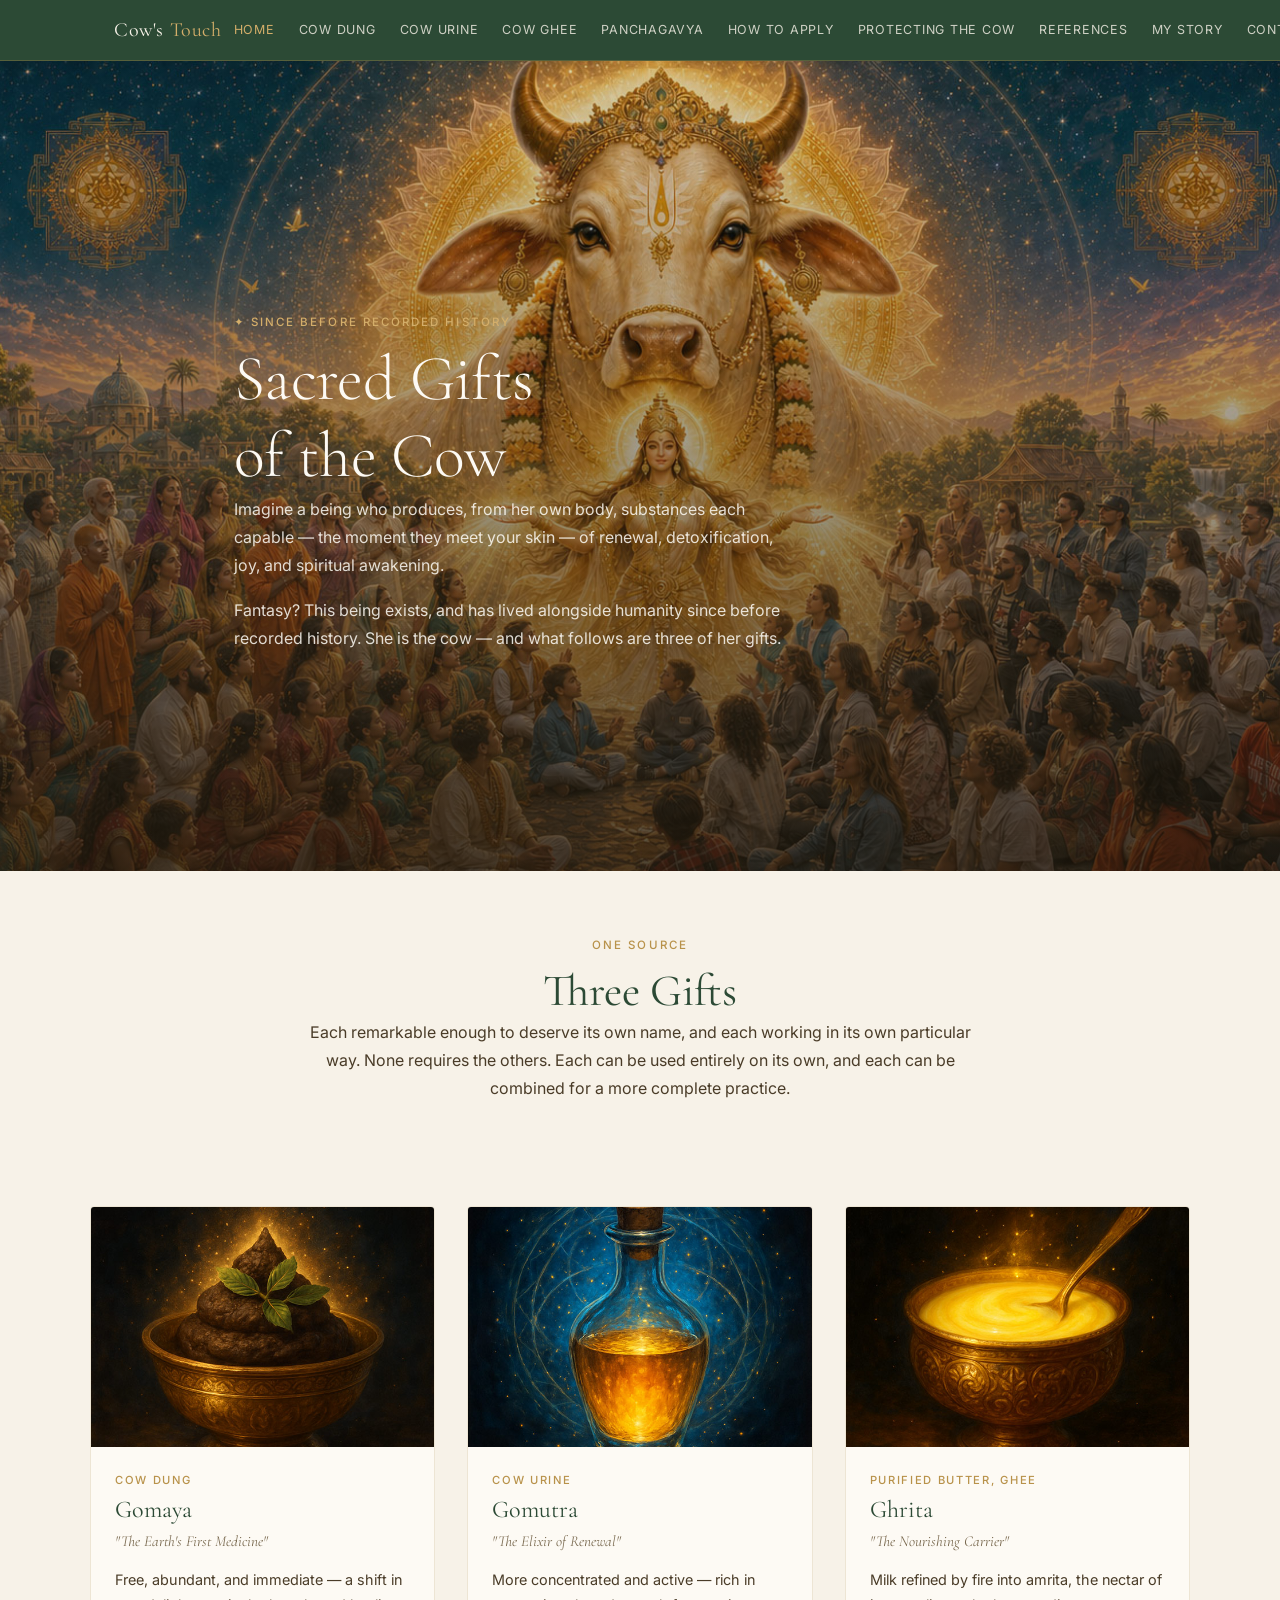
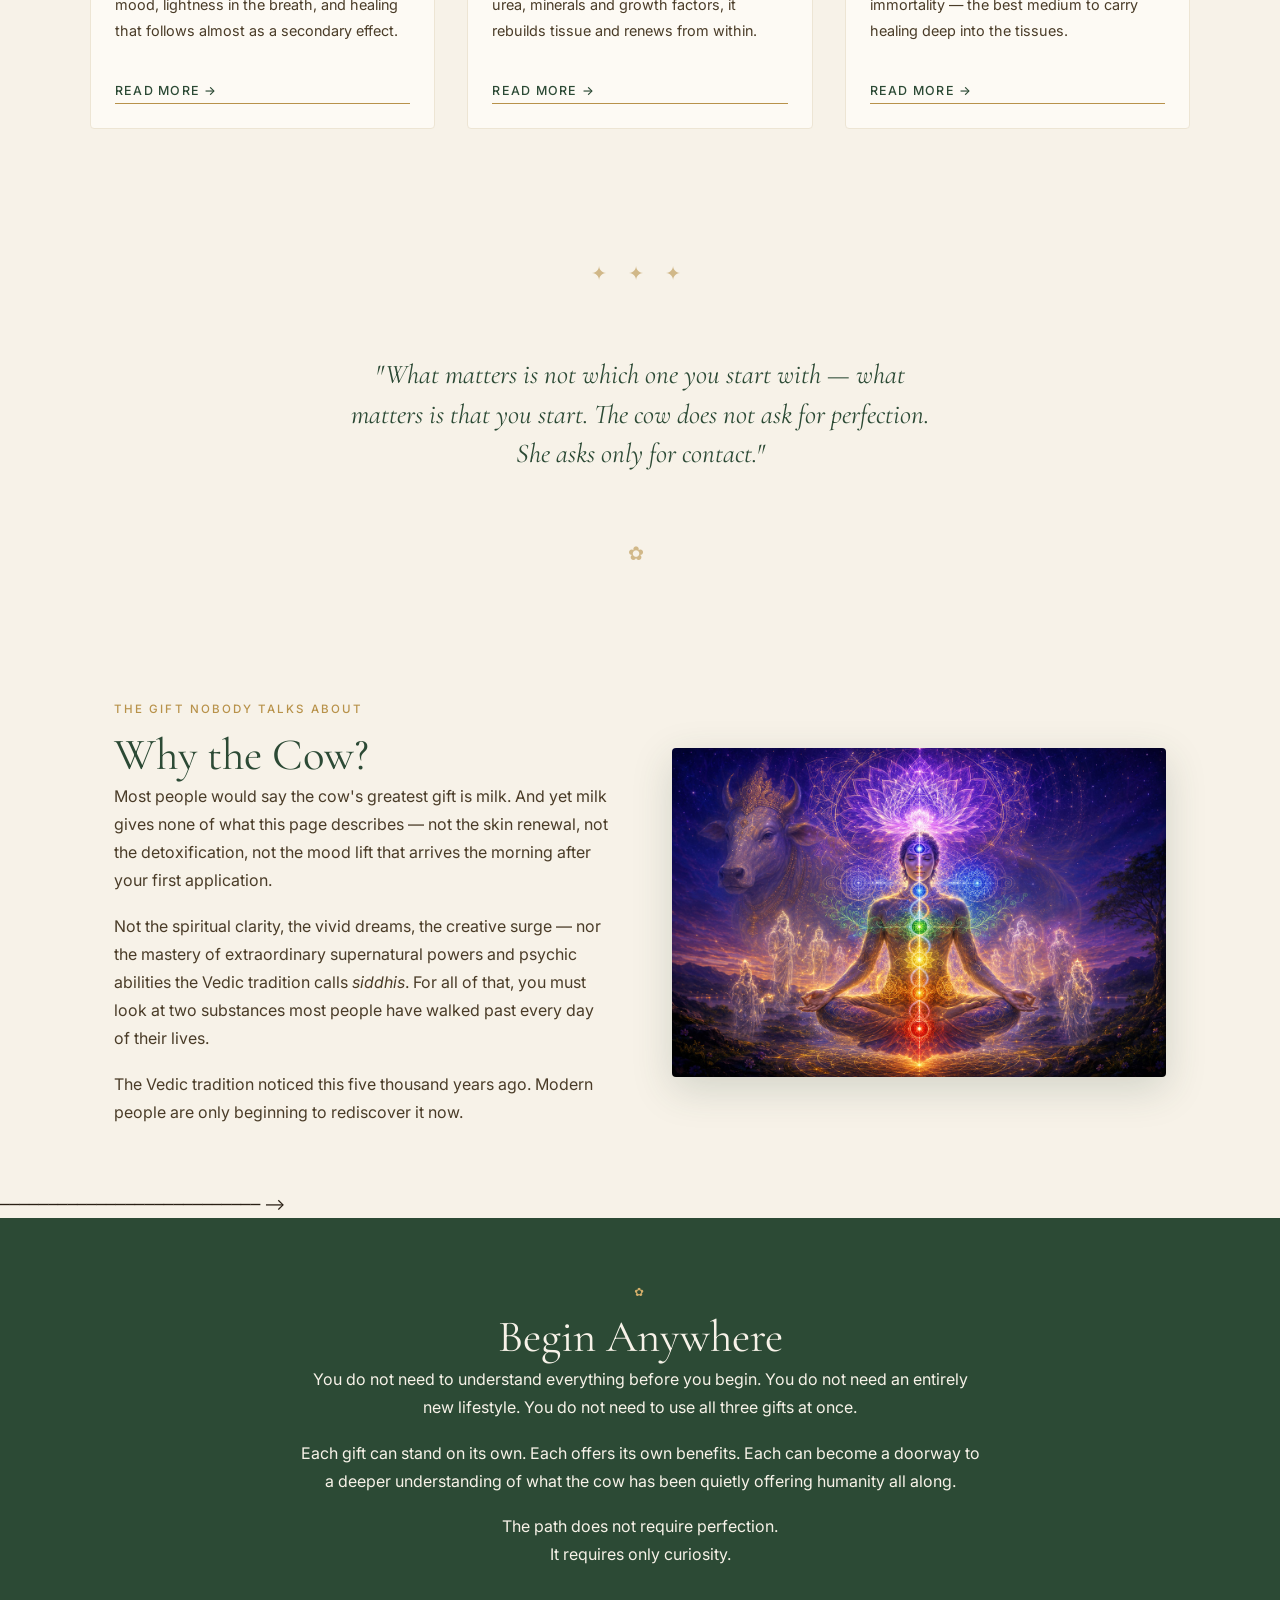
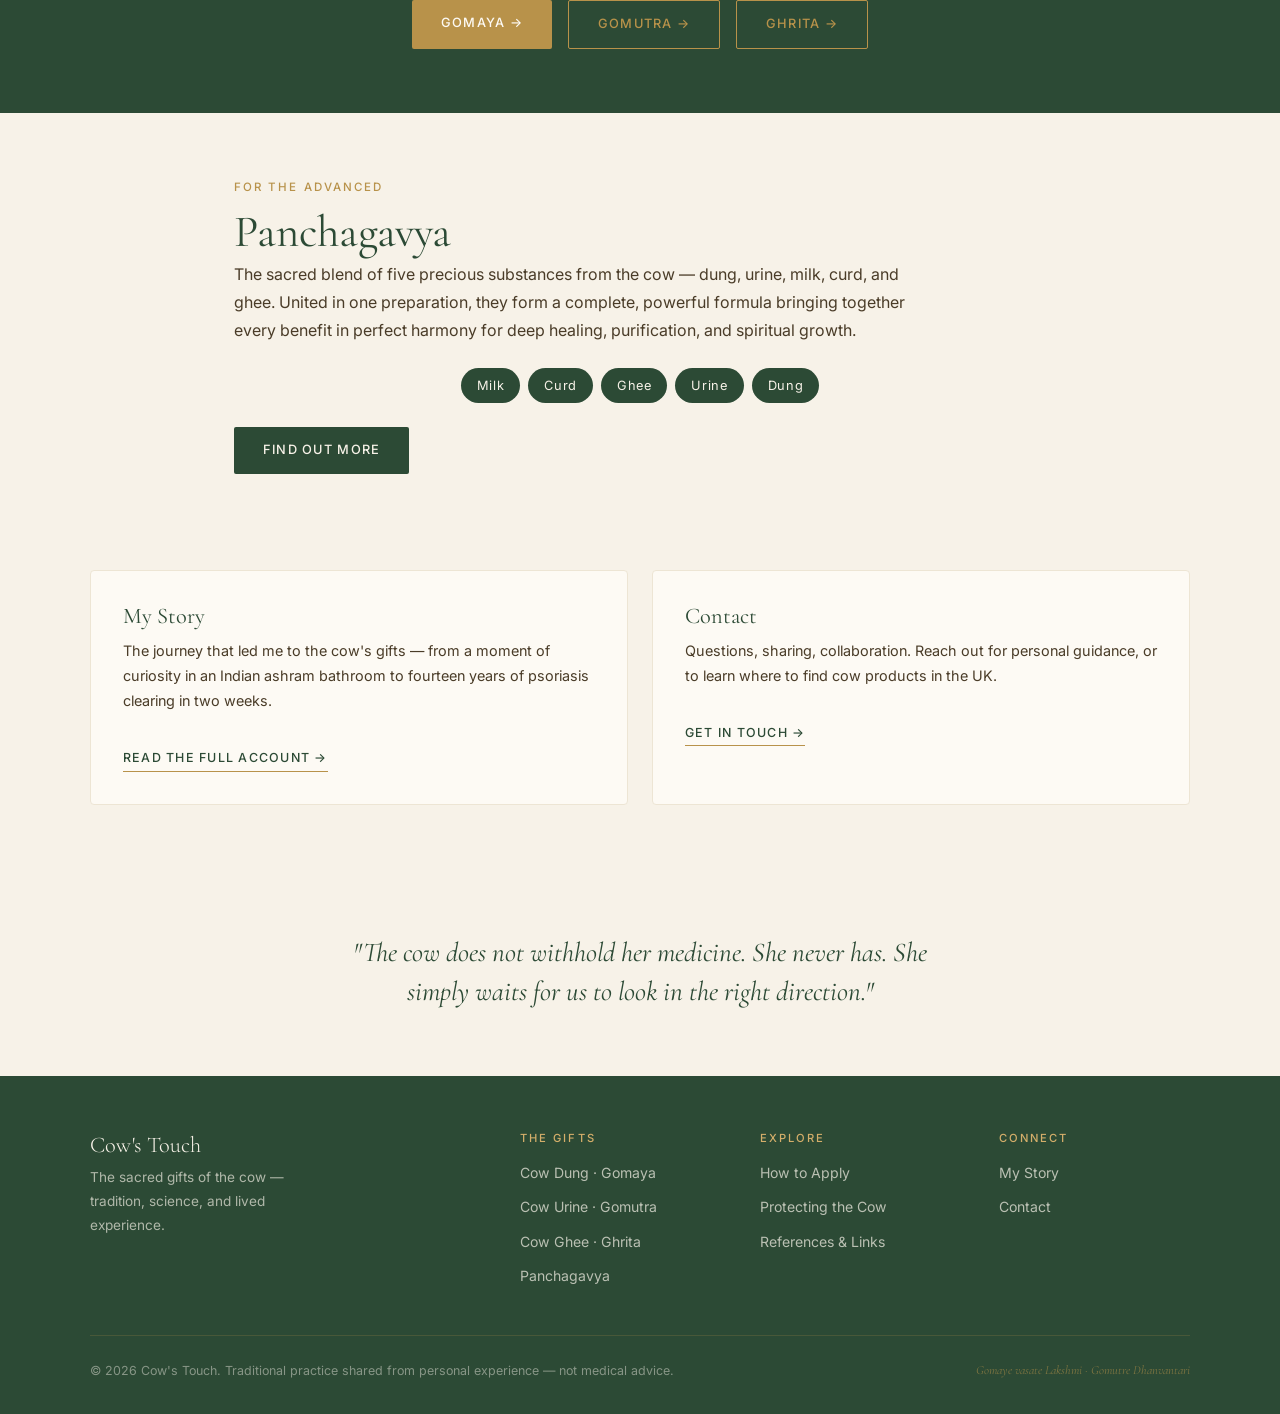
==== index.html @ f696026f "index+style" ====
<!DOCTYPE html>
<html lang="en">
<head>
  <meta charset="UTF-8">
  <meta name="viewport" content="width=device-width, initial-scale=1">
  <title>The Cow's Touch — Sacred Gifts of the Cow</title>
  <meta name="description" content="Deep renewal, whole-body detoxification, an immediate lift in mood, and the quiet acceleration of spiritual awakening — three of her gifts, freely given, since before recorded history.">
  <meta property="og:title" content="The Cow's Touch — Sacred Gifts of the Cow">
  <meta property="og:description" content="Tradition, science, and lived experience — the sacred gifts of the cow.">
  <meta property="og:image" content="/images/og-image.png">
  <meta name="twitter:card" content="summary_large_image">
  <link rel="stylesheet" href="style.css">
</head>
<body>

  <!-- ── Navigation ────────────────────────────── -->
  <nav class="site-nav" aria-label="Main navigation">
    <div class="nav-inner">
      <a href="index.html" class="nav-logo">Cow's <span>Touch</span></a>
      <button class="nav-toggle" aria-label="Open menu" aria-expanded="false">
        <span></span><span></span><span></span>
      </button>
      <ul class="nav-links" id="nav-links">
        <li><a href="index.html" class="active">Home</a></li>
        <li><a href="cow-dung.html">Cow Dung</a></li>
        <li><a href="cow-urine.html">Cow Urine</a></li>
        <li><a href="cow-ghee.html">Cow Ghee</a></li>
        <li><a href="panchagavya.html">Panchagavya</a></li>
        <li><a href="how-to-apply.html">How to Apply</a></li>
        <li><a href="protecting-the-cow.html">Protecting the Cow</a></li>
        <li><a href="references.html">References</a></li>
        <li><a href="my-story.html">My Story</a></li>
        <li><a href="contact.html">Contact</a></li>
      </ul>
    </div>
  </nav>

  <!-- ── Hero ──────────────────────────────────── -->
  <section class="hero" style="min-height: 90vh;">
    <img src="images/cow-intro.jpg" alt="Sacred cow and divine mother surrounded by seekers in golden light" loading="eager" style="object-position: center center;">
    <div class="hero-overlay" style="background: linear-gradient(to bottom, rgba(20,40,25,0.15) 0%, rgba(30,22,10,0.45) 55%, rgba(30,22,10,0.75) 100%);"></div>
    <div class="hero-content">
      <span class="eyebrow">✦ Since Before Recorded History</span>
      <h1>Sacred Gifts<br>of the Cow</h1>
      <p>Imagine a being who produces, from her own body, substances each capable — the moment they meet your skin — of renewal, detoxification, joy, and spiritual awakening.</p>
      <p>Fantasy? This being exists, and has lived alongside humanity since before recorded history. She is the cow — and what follows are three of her gifts.</p>
    </div>
  </section>

  <!-- ── Intro text ─────────────────────────────── -->
  <section class="section text-center">
    <div class="container">
      <div class="reveal">
        <span class="eyebrow">One Source</span>
        <h2>Three Gifts</h2>
        <p>Each remarkable enough to deserve its own name, and each working in its own particular way. None requires the others. Each can be used entirely on its own, and each can be combined for a more complete practice.</p>
      </div>
    </div>
  </section>

  <!-- ── Three gift cards ───────────────────────── -->
  <section class="section" style="padding-top:0;">
    <div class="cards-grid container--wide reveal">

      <article class="gift-card">
        <img src="images/gomaya.png" alt="Cow dung in a golden bowl with sacred herbs" loading="lazy">
        <div class="gift-card-body">
          <span class="gift-card-label">Cow Dung</span>
          <h3>Gomaya</h3>
          <p class="gift-subtitle">"The Earth's First Medicine"</p>
          <p>Free, abundant, and immediate — a shift in mood, lightness in the breath, and healing that follows almost as a secondary effect.</p>
          <a href="cow-dung.html" class="card-link">Read more →</a>
        </div>
      </article>

      <article class="gift-card">
        <img src="images/gomutra.png" alt="Cow urine elixir in a glass bottle with golden glow" loading="lazy">
        <div class="gift-card-body">
          <span class="gift-card-label">Cow Urine</span>
          <h3>Gomutra</h3>
          <p class="gift-subtitle">"The Elixir of Renewal"</p>
          <p>More concentrated and active — rich in urea, minerals and growth factors, it rebuilds tissue and renews from within.</p>
          <a href="cow-urine.html" class="card-link">Read more →</a>
        </div>
      </article>

      <article class="gift-card">
        <img src="images/ghee600.jpg" alt="Golden ghee in an ornate golden bowl" loading="lazy">
        <div class="gift-card-body">
          <span class="gift-card-label">Purified Butter, Ghee</span>
          <h3>Ghrita</h3>
          <p class="gift-subtitle">"The Nourishing Carrier"</p>
          <p>Milk refined by fire into amrita, the nectar of immortality — the best medium to carry healing deep into the tissues.</p>
          <a href="cow-ghee.html" class="card-link">Read more →</a>
        </div>
      </article>

    </div>
  </section>

  <!-- ── Pull quote ─────────────────────────────── -->
  <div class="divider">✦ ✦ ✦</div>
  <div class="pull-quote reveal">
    <p>"What matters is not which one you start with — what matters is that you start. The cow does not ask for perfection. She asks only for contact."</p>
  </div>
  <div class="divider">✿</div>

  <!-- ── Why the Cow ────────────────────────────── -->
  <section class="section">
    <div class="container--wide" style="padding: 0 1.5rem; max-width: var(--max-w-wide); margin: 0 auto;">
      <div class="two-col reveal" style="grid-template-columns: 1fr 1fr; gap: 4rem;">
        <div>
          <span class="eyebrow">The Gift Nobody Talks About</span>
          <h2>Why the Cow?</h2>
          <p>Most people would say the cow's greatest gift is milk. And yet milk gives none of what this page describes — not the skin renewal, not the detoxification, not the mood lift that arrives the morning after your first application.</p>
          <p>Not the spiritual clarity, the vivid dreams, the creative surge — nor the mastery of extraordinary supernatural powers and psychic abilities the Vedic tradition calls <em>siddhis</em>. For all of that, you must look at two substances most people have walked past every day of their lives.</p>
          <p>The Vedic tradition noticed this five thousand years ago. Modern people are only beginning to rediscover it now.</p>
        </div>
        <div>
          <img src="images/cow-spirit.png" alt="Meditating figure with glowing chakras and luminous cow spirit in a cosmic landscape" loading="lazy" style="width:100%; border-radius:4px; box-shadow: 0 12px 40px rgba(44,74,53,0.18);">
        </div>
      </div>
    </div>
  </section> ─────────────────────────── -->
  <section class="section section--green reveal">
    <div class="container text-center">
      <span class="eyebrow">✿</span>
      <h2>Begin Anywhere</h2>
      <p>You do not need to understand everything before you begin. You do not need an entirely new lifestyle. You do not need to use all three gifts at once.</p>
      <p>Each gift can stand on its own. Each offers its own benefits. Each can become a doorway to a deeper understanding of what the cow has been quietly offering humanity all along.</p>
      <p>The path does not require perfection.<br>It requires only curiosity.</p>
      <div class="cta-links" style="justify-content:center; margin-top:2rem;">
        <a href="cow-dung.html" class="btn btn-gold">Gomaya →</a>
        <a href="cow-urine.html" class="btn btn-outline">Gomutra →</a>
        <a href="cow-ghee.html" class="btn btn-outline">Ghrita →</a>
      </div>
    </div>
  </section>

  <!-- ── Panchagavya ────────────────────────────── -->
  <section class="section">
    <div class="container reveal">
      <span class="eyebrow">For the Advanced</span>
      <h2>Panchagavya</h2>
      <p>The sacred blend of five precious substances from the cow — dung, urine, milk, curd, and ghee. United in one preparation, they form a complete, powerful formula bringing together every benefit in perfect harmony for deep healing, purification, and spiritual growth.</p>

      <div class="ingredient-chips">
        <span class="chip">Milk</span>
        <span class="chip">Curd</span>
        <span class="chip">Ghee</span>
        <span class="chip">Urine</span>
        <span class="chip">Dung</span>
      </div>

      <a href="panchagavya.html" class="btn btn-green">Find out more</a>
    </div>
  </section>

  <!-- ── My Story + Contact mini cards ─────────── -->
  <section class="section" style="padding-top:0;">
    <div class="link-cards container--wide reveal">

      <div class="link-card">
        <h3>My Story</h3>
        <p>The journey that led me to the cow's gifts — from a moment of curiosity in an Indian ashram bathroom to fourteen years of psoriasis clearing in two weeks.</p>
        <a href="my-story.html" class="card-link">Read the full account →</a>
      </div>

      <div class="link-card">
        <h3>Contact</h3>
        <p>Questions, sharing, collaboration. Reach out for personal guidance, or to learn where to find cow products in the UK.</p>
        <a href="contact.html" class="card-link">Get in touch →</a>
      </div>

    </div>
  </section>

  <!-- ── Final quote ────────────────────────────── -->
  <div class="pull-quote reveal" style="margin-bottom: var(--gap);">
    <p>"The cow does not withhold her medicine. She never has. She simply waits for us to look in the right direction."</p>
  </div>

  <!-- ── Footer ─────────────────────────────────── -->
  <footer class="site-footer">
    <div class="footer-inner">
      <div class="footer-brand">
        <h3>Cow's Touch</h3>
        <p>The sacred gifts of the cow — tradition, science, and lived experience.</p>
      </div>
      <div class="footer-col">
        <h4>The Gifts</h4>
        <ul>
          <li><a href="cow-dung.html">Cow Dung · Gomaya</a></li>
          <li><a href="cow-urine.html">Cow Urine · Gomutra</a></li>
          <li><a href="cow-ghee.html">Cow Ghee · Ghrita</a></li>
          <li><a href="panchagavya.html">Panchagavya</a></li>
        </ul>
      </div>
      <div class="footer-col">
        <h4>Explore</h4>
        <ul>
          <li><a href="how-to-apply.html">How to Apply</a></li>
          <li><a href="protecting-the-cow.html">Protecting the Cow</a></li>
          <li><a href="references.html">References &amp; Links</a></li>
        </ul>
      </div>
      <div class="footer-col">
        <h4>Connect</h4>
        <ul>
          <li><a href="my-story.html">My Story</a></li>
          <li><a href="contact.html">Contact</a></li>
        </ul>
      </div>
    </div>
    <div class="footer-bottom">
      <span>© 2026 Cow's Touch. Traditional practice shared from personal experience — not medical advice.</span>
      <span class="footer-mantra">Gomaye vasate Lakshmi · Gomutre Dhanvantari</span>
    </div>
  </footer>

  <!-- ── Scripts ────────────────────────────────── -->
  <script>
    // Mobile nav toggle
    const toggle = document.querySelector('.nav-toggle');
    const links  = document.querySelector('.nav-links');
    toggle.addEventListener('click', () => {
      const open = links.classList.toggle('open');
      toggle.setAttribute('aria-expanded', open);
    });

    // Close nav on link click (mobile)
    links.querySelectorAll('a').forEach(a => {
      a.addEventListener('click', () => {
        links.classList.remove('open');
        toggle.setAttribute('aria-expanded', false);
      });
    });

    // Scroll reveal
    const reveals = document.querySelectorAll('.reveal');
    const observer = new IntersectionObserver((entries) => {
      entries.forEach(e => {
        if (e.isIntersecting) {
          e.target.classList.add('visible');
          observer.unobserve(e.target);
        }
      });
    }, { threshold: 0.08 });
    reveals.forEach(el => observer.observe(el));
  </script>

</body>
</html>
---- style.css ----
/* =============================================
   COW'S TOUCH — Main Stylesheet
   Palette: cream, warm gold, deep forest green, soft ivory
   Type: Cormorant Garamond (display) + Inter (body)
   ============================================= */

@import url('https://fonts.googleapis.com/css2?family=Cormorant+Garamond:ital,wght@0,300;0,400;0,500;0,600;1,300;1,400;1,500&family=Inter:wght@300;400;500&display=swap');

/* ── Reset & Base ─────────────────────────────── */
*, *::before, *::after { box-sizing: border-box; margin: 0; padding: 0; }

:root {
  --cream:       #F7F2E8;
  --cream-deep:  #EDE5D4;
  --gold:        #B8924A;
  --gold-light:  #D4AE6A;
  --gold-pale:   #F0DFB8;
  --green:       #2C4A35;
  --green-mid:   #3D6647;
  --green-light: #5A8A60;
  --brown:       #6B4C2A;
  --text:        #2A2015;
  --text-mid:    #4A3C28;
  --text-light:  #7A6A50;
  --white:       #FDFAF4;

  --font-display: 'Cormorant Garamond', Georgia, serif;
  --font-body:    'Inter', system-ui, sans-serif;

  --max-w:   860px;
  --max-w-wide: 1100px;
  --gap:     clamp(2rem, 5vw, 4rem);
}

html { scroll-behavior: smooth; }

body {
  background: var(--cream);
  color: var(--text);
  font-family: var(--font-body);
  font-size: 16px;
  line-height: 1.75;
  -webkit-font-smoothing: antialiased;
}

img { display: block; max-width: 100%; height: auto; }
a { color: var(--green); text-decoration: none; }
a:hover { color: var(--gold); }

/* ── Typography ───────────────────────────────── */
h1, h2, h3, h4, h5 {
  font-family: var(--font-display);
  font-weight: 400;
  line-height: 1.2;
  color: var(--green);
}

h1 { font-size: clamp(2.4rem, 6vw, 4rem); font-weight: 300; letter-spacing: -0.01em; }
h2 { font-size: clamp(1.8rem, 4vw, 2.8rem); font-weight: 400; }
h3 { font-size: clamp(1.3rem, 3vw, 1.9rem); font-weight: 400; }
h4 { font-size: 1.2rem; font-weight: 500; }

.eyebrow {
  display: block;
  font-family: var(--font-body);
  font-size: 0.72rem;
  font-weight: 500;
  letter-spacing: 0.18em;
  text-transform: uppercase;
  color: var(--gold);
  margin-bottom: 0.6rem;
}

p { max-width: 68ch; color: var(--text-mid); margin-bottom: 1.1rem; }
p:last-child { margin-bottom: 0; }

blockquote {
  border-left: 3px solid var(--gold);
  padding: 0.8rem 1.4rem;
  margin: 2rem 0;
  font-family: var(--font-display);
  font-size: 1.25rem;
  font-style: italic;
  color: var(--green);
  background: var(--gold-pale);
  border-radius: 0 4px 4px 0;
}
blockquote cite {
  display: block;
  font-size: 0.8rem;
  font-family: var(--font-body);
  font-style: normal;
  color: var(--text-light);
  margin-top: 0.5rem;
}

/* ── Decorative divider ───────────────────────── */
.divider {
  text-align: center;
  color: var(--gold);
  font-size: 1.2rem;
  letter-spacing: 0.5rem;
  margin: var(--gap) 0;
  opacity: 0.6;
}

.section-rule {
  border: none;
  border-top: 1px solid var(--cream-deep);
  margin: var(--gap) auto;
  max-width: var(--max-w);
}

/* ── Layout helpers ───────────────────────────── */
.container {
  width: 100%;
  max-width: var(--max-w);
  margin: 0 auto;
  padding: 0 1.5rem;
}
.container--wide {
  max-width: var(--max-w-wide);
}

.section {
  padding: var(--gap) 1.5rem;
}

.section--green {
  background: var(--green);
  color: var(--cream);
}
.section--green h1,
.section--green h2,
.section--green h3,
.section--green p { color: var(--cream); }
.section--green .eyebrow { color: var(--gold-light); }

.section--gold-pale {
  background: var(--gold-pale);
}
.section--dark {
  background: var(--text);
  color: var(--cream);
}

/* ── NAVIGATION ───────────────────────────────── */
.site-nav {
  position: sticky;
  top: 0;
  z-index: 100;
  background: var(--green);
  border-bottom: 1px solid rgba(184,146,74,0.3);
}

.nav-inner {
  max-width: var(--max-w-wide);
  margin: 0 auto;
  padding: 0 1.5rem;
  display: flex;
  align-items: center;
  justify-content: space-between;
  height: 60px;
}

.nav-logo {
  font-family: var(--font-display);
  font-size: 1.25rem;
  font-weight: 400;
  color: var(--cream) !important;
  letter-spacing: 0.03em;
  white-space: nowrap;
}
.nav-logo span { color: var(--gold-light); }

.nav-links {
  display: flex;
  align-items: center;
  gap: 0;
  list-style: none;
  flex-wrap: nowrap;
}
.nav-links a {
  display: block;
  padding: 0.4rem 0.75rem;
  font-size: 0.78rem;
  font-weight: 400;
  letter-spacing: 0.06em;
  color: rgba(247,242,232,0.8);
  text-transform: uppercase;
  transition: color 0.2s;
  white-space: nowrap;
}
.nav-links a:hover,
.nav-links a.active { color: var(--gold-light); }

/* Hamburger */
.nav-toggle {
  display: none;
  flex-direction: column;
  justify-content: center;
  gap: 5px;
  background: none;
  border: none;
  cursor: pointer;
  padding: 4px;
  width: 36px;
  height: 36px;
}
.nav-toggle span {
  display: block;
  width: 24px;
  height: 2px;
  background: var(--cream);
  transition: all 0.3s;
  border-radius: 2px;
}

/* Mobile nav */
@media (max-width: 900px) {
  .nav-toggle { display: flex; }
  .nav-links {
    display: none;
    position: absolute;
    top: 60px;
    left: 0; right: 0;
    background: var(--green);
    flex-direction: column;
    align-items: flex-start;
    gap: 0;
    padding: 0.5rem 0 1rem;
    border-bottom: 2px solid var(--gold);
    box-shadow: 0 8px 24px rgba(0,0,0,0.2);
  }
  .nav-links.open { display: flex; }
  .nav-links a {
    padding: 0.65rem 1.5rem;
    font-size: 0.85rem;
    width: 100%;
  }
}

/* ── HERO ─────────────────────────────────────── */
.hero {
  position: relative;
  overflow: hidden;
  min-height: 70vh;
  display: flex;
  align-items: center;
}

.hero img {
  position: absolute;
  inset: 0;
  width: 100%;
  height: 100%;
  object-fit: cover;
  object-position: center top;
}

.hero-overlay {
  position: absolute;
  inset: 0;
  background: linear-gradient(
    to bottom,
    rgba(44,74,53,0.35) 0%,
    rgba(42,32,21,0.60) 70%,
    rgba(42,32,21,0.85) 100%
  );
}

.hero-content {
  position: relative;
  z-index: 2;
  padding: clamp(3rem, 8vw, 6rem) 1.5rem clamp(2rem, 5vw, 4rem);
  max-width: var(--max-w);
  margin: 0 auto;
  width: 100%;
}

.hero-content .eyebrow { color: var(--gold-light); }
.hero-content h1 { color: var(--white); }
.hero-content p { color: rgba(253,250,244,0.85); max-width: 55ch; }

/* ── Page hero (inner pages) ──────────────────── */
.page-hero {
  position: relative;
  overflow: hidden;
  min-height: 50vh;
  display: flex;
  align-items: flex-end;
}
.page-hero img {
  position: absolute;
  inset: 0;
  width: 100%; height: 100%;
  object-fit: cover;
  object-position: center top;
}
.page-hero-overlay {
  position: absolute;
  inset: 0;
  background: linear-gradient(
    to bottom,
    rgba(44,74,53,0.2) 0%,
    rgba(42,32,21,0.75) 100%
  );
}
.page-hero-content {
  position: relative;
  z-index: 2;
  padding: clamp(2rem,5vw,4rem) 1.5rem;
  max-width: var(--max-w);
  margin: 0 auto;
  width: 100%;
}
.page-hero-content .eyebrow { color: var(--gold-light); }
.page-hero-content h1 { color: var(--white); margin-bottom: 0.3rem; }
.page-hero-content .page-subtitle {
  color: rgba(253,250,244,0.80);
  font-family: var(--font-display);
  font-style: italic;
  font-size: 1.2rem;
  margin-bottom: 0;
}

/* ── Breadcrumb ───────────────────────────────── */
.breadcrumb {
  font-size: 0.78rem;
  color: var(--text-light);
  padding: 0.75rem 1.5rem;
  max-width: var(--max-w);
  margin: 0 auto;
}
.breadcrumb a { color: var(--text-light); }
.breadcrumb a:hover { color: var(--gold); }
.breadcrumb span { color: var(--gold); }

/* ── In-page nav tabs ─────────────────────────── */
.page-tabs {
  background: var(--cream-deep);
  border-bottom: 1px solid rgba(184,146,74,0.25);
  overflow-x: auto;
  -webkit-overflow-scrolling: touch;
  position: sticky;
  top: 60px;
  z-index: 50;
}
.page-tabs-inner {
  display: flex;
  max-width: var(--max-w);
  margin: 0 auto;
  padding: 0 1.5rem;
}
.page-tabs a {
  display: block;
  padding: 0.75rem 1rem;
  font-size: 0.75rem;
  font-weight: 500;
  letter-spacing: 0.08em;
  text-transform: uppercase;
  color: var(--text-light);
  white-space: nowrap;
  border-bottom: 2px solid transparent;
  transition: all 0.2s;
}
.page-tabs a:hover { color: var(--green); border-color: var(--gold); }

/* ── Buttons ──────────────────────────────────── */
.btn {
  display: inline-block;
  padding: 0.75rem 1.8rem;
  font-family: var(--font-body);
  font-size: 0.8rem;
  font-weight: 500;
  letter-spacing: 0.1em;
  text-transform: uppercase;
  border-radius: 2px;
  transition: all 0.25s;
  cursor: pointer;
  border: none;
}
.btn-gold {
  background: var(--gold);
  color: var(--white);
}
.btn-gold:hover { background: var(--gold-light); color: var(--white); }

.btn-outline {
  background: transparent;
  border: 1.5px solid var(--gold);
  color: var(--gold);
}
.btn-outline:hover { background: var(--gold); color: var(--white); }

.btn-green {
  background: var(--green);
  color: var(--cream);
}
.btn-green:hover { background: var(--green-mid); color: var(--cream); }

/* ── Cards (gift cards on homepage) ──────────────*/
.cards-grid {
  display: grid;
  grid-template-columns: repeat(auto-fit, minmax(260px, 1fr));
  gap: 2rem;
  max-width: var(--max-w-wide);
  margin: 2.5rem auto 0;
}

.gift-card {
  background: var(--white);
  border: 1px solid var(--cream-deep);
  border-radius: 4px;
  overflow: hidden;
  transition: box-shadow 0.3s, transform 0.3s;
  display: flex;
  flex-direction: column;
}
.gift-card:hover {
  box-shadow: 0 12px 40px rgba(44,74,53,0.12);
  transform: translateY(-4px);
}
.gift-card img {
  width: 100%;
  height: 240px;
  object-fit: cover;
}
.gift-card-body {
  padding: 1.5rem;
  flex: 1;
  display: flex;
  flex-direction: column;
}
.gift-card-label {
  font-size: 0.7rem;
  letter-spacing: 0.15em;
  text-transform: uppercase;
  color: var(--gold);
  font-weight: 500;
  margin-bottom: 0.3rem;
}
.gift-card h3 { margin-bottom: 0.2rem; font-size: 1.5rem; }
.gift-card .gift-subtitle {
  font-family: var(--font-display);
  font-style: italic;
  color: var(--text-light);
  margin-bottom: 0.8rem;
  font-size: 0.95rem;
}
.gift-card p { font-size: 0.9rem; flex: 1; }
.gift-card .card-link {
  display: inline-block;
  margin-top: 1.2rem;
  font-size: 0.78rem;
  font-weight: 500;
  letter-spacing: 0.1em;
  text-transform: uppercase;
  color: var(--green);
  border-bottom: 1px solid var(--gold);
  padding-bottom: 2px;
  transition: color 0.2s;
}
.gift-card .card-link:hover { color: var(--gold); }

/* ── Panchagavya ingredient chips ─────────────── */
.ingredient-chips {
  display: flex;
  flex-wrap: wrap;
  gap: 0.5rem;
  justify-content: center;
  margin: 1.5rem 0;
}
.chip {
  background: var(--green);
  color: var(--cream);
  padding: 0.4rem 1rem;
  border-radius: 100px;
  font-size: 0.8rem;
  letter-spacing: 0.05em;
}

/* ── Panchagavya five elements grid ───────────── */
.five-grid {
  display: grid;
  grid-template-columns: repeat(auto-fit, minmax(160px, 1fr));
  gap: 1.5rem;
  max-width: var(--max-w);
  margin: 2rem auto;
}
.five-item {
  text-align: center;
  padding: 1.5rem 1rem;
  background: var(--white);
  border: 1px solid var(--cream-deep);
  border-radius: 4px;
}
.five-item .icon { font-size: 2rem; margin-bottom: 0.5rem; }
.five-item h4 { color: var(--green); font-size: 1.1rem; margin-bottom: 0.1rem; }
.five-item small { color: var(--text-light); font-family: var(--font-display); font-style: italic; }

/* ── Quote / pull quote ───────────────────────── */
.pull-quote {
  text-align: center;
  max-width: 640px;
  margin: var(--gap) auto;
  padding: 0 1.5rem;
}
.pull-quote p {
  font-family: var(--font-display);
  font-size: clamp(1.2rem, 3vw, 1.7rem);
  font-style: italic;
  color: var(--green);
  line-height: 1.45;
  max-width: none;
  margin: 0;
}
.pull-quote cite {
  display: block;
  font-family: var(--font-body);
  font-size: 0.78rem;
  color: var(--text-light);
  letter-spacing: 0.1em;
  text-transform: uppercase;
  margin-top: 0.8rem;
}

/* ── Stat boxes ───────────────────────────────── */
.stats-grid {
  display: grid;
  grid-template-columns: repeat(auto-fit, minmax(200px, 1fr));
  gap: 1.5rem;
  max-width: var(--max-w);
  margin: 2rem auto;
}
.stat-box {
  text-align: center;
  padding: 1.5rem;
  background: rgba(255,255,255,0.08);
  border: 1px solid rgba(184,146,74,0.25);
  border-radius: 4px;
}
.stat-box .stat-icon {
  font-size: 1.8rem;
  color: var(--gold-light);
  margin-bottom: 0.5rem;
}
.stat-box h4 {
  color: var(--gold-light);
  font-size: 1rem;
  margin-bottom: 0.3rem;
}
.stat-box p {
  font-size: 0.85rem;
  color: rgba(247,242,232,0.75);
  max-width: none;
  margin: 0;
}

/* ── Section with image aside ─────────────────── */
.two-col {
  display: grid;
  grid-template-columns: 1fr 1fr;
  gap: 3rem;
  align-items: center;
  max-width: var(--max-w-wide);
  margin: 0 auto;
}
.two-col.reverse { direction: rtl; }
.two-col.reverse > * { direction: ltr; }
.two-col img { border-radius: 4px; width: 100%; }
@media (max-width: 700px) {
  .two-col { grid-template-columns: 1fr; }
  .two-col.reverse { direction: ltr; }
}

/* ── Mini link cards (bottom of homepage) ────── */
.link-cards {
  display: grid;
  grid-template-columns: repeat(auto-fit, minmax(260px, 1fr));
  gap: 1.5rem;
  max-width: var(--max-w-wide);
  margin: 2rem auto 0;
}
.link-card {
  background: var(--white);
  border: 1px solid var(--cream-deep);
  border-radius: 4px;
  padding: 2rem;
  transition: box-shadow 0.3s;
}
.link-card:hover { box-shadow: 0 8px 30px rgba(44,74,53,0.1); }
.link-card h3 { font-size: 1.4rem; margin-bottom: 0.5rem; }
.link-card p { font-size: 0.9rem; }
.link-card .card-link {
  display: inline-block;
  margin-top: 1rem;
  font-size: 0.78rem;
  font-weight: 500;
  letter-spacing: 0.1em;
  text-transform: uppercase;
  color: var(--green);
  border-bottom: 1px solid var(--gold);
  padding-bottom: 2px;
}
.link-card .card-link:hover { color: var(--gold); }

/* ── Begin Anywhere CTA links ─────────────────── */
.cta-links {
  display: flex;
  flex-wrap: wrap;
  gap: 1rem;
  margin-top: 1.5rem;
}

/* ── Numbered steps ───────────────────────────── */
.steps-list {
  list-style: none;
  counter-reset: steps;
  max-width: var(--max-w);
  margin: 1.5rem auto;
}
.steps-list li {
  counter-increment: steps;
  display: grid;
  grid-template-columns: 2.5rem 1fr;
  gap: 1rem;
  padding: 1.2rem 0;
  border-bottom: 1px solid var(--cream-deep);
  align-items: start;
}
.steps-list li::before {
  content: counter(steps);
  font-family: var(--font-display);
  font-size: 1.5rem;
  color: var(--gold);
  font-weight: 300;
  line-height: 1;
  margin-top: 0.1rem;
}
.steps-list li:last-child { border-bottom: none; }
.steps-list strong { display: block; color: var(--green); font-weight: 500; margin-bottom: 0.2rem; }

/* ── Essential oil ranked list ────────────────── */
.ranked-list {
  list-style: none;
  max-width: var(--max-w);
  margin: 1.5rem auto;
}
.ranked-list li {
  display: grid;
  grid-template-columns: 2rem 1fr;
  gap: 1rem;
  padding: 1rem 0;
  border-bottom: 1px solid var(--cream-deep);
  align-items: start;
  counter-increment: rank;
}
.ranked-list li:last-child { border-bottom: none; }
.rank-num {
  background: var(--green);
  color: var(--cream);
  width: 2rem; height: 2rem;
  border-radius: 50%;
  display: flex; align-items: center; justify-content: center;
  font-size: 0.85rem;
  font-weight: 500;
  flex-shrink: 0;
}

/* ── Table ────────────────────────────────────── */
.data-table {
  width: 100%;
  border-collapse: collapse;
  font-size: 0.88rem;
  margin: 1.5rem 0;
}
.data-table th {
  background: var(--green);
  color: var(--cream);
  padding: 0.75rem 1rem;
  text-align: left;
  font-weight: 500;
  letter-spacing: 0.05em;
}
.data-table td {
  padding: 0.7rem 1rem;
  border-bottom: 1px solid var(--cream-deep);
  color: var(--text-mid);
  vertical-align: top;
}
.data-table tr:nth-child(even) td { background: var(--white); }

/* ── Photo grid ───────────────────────────────── */
.photo-grid {
  display: grid;
  grid-template-columns: repeat(2, 1fr);
  gap: 0.75rem;
  max-width: var(--max-w);
  margin: 2rem auto;
}
.photo-grid.cols-4 { grid-template-columns: repeat(4, 1fr); }
.photo-grid img {
  width: 100%; height: 220px;
  object-fit: cover;
  border-radius: 3px;
}
@media (max-width: 600px) {
  .photo-grid.cols-4 { grid-template-columns: repeat(2, 1fr); }
  .photo-grid img { height: 160px; }
}

/* ── Disclaimer / note box ────────────────────── */
.note-box {
  background: var(--gold-pale);
  border-left: 3px solid var(--gold);
  padding: 1rem 1.4rem;
  border-radius: 0 4px 4px 0;
  margin: 1.5rem 0;
  font-size: 0.88rem;
  color: var(--text-mid);
}
.note-box p { font-size: inherit; margin: 0; max-width: none; }

/* ── Warning / disclaimer ─────────────────────── */
.warning-box {
  background: #fff8e6;
  border: 1px solid var(--gold);
  border-radius: 4px;
  padding: 1.2rem 1.5rem;
  margin: 1.5rem 0;
  font-size: 0.88rem;
}

/* ── References list ──────────────────────────── */
.ref-list {
  list-style: none;
  counter-reset: ref;
  max-width: var(--max-w);
  margin: 1rem 0;
}
.ref-list li {
  counter-increment: ref;
  display: grid;
  grid-template-columns: 1.8rem 1fr;
  gap: 0.75rem;
  padding: 0.9rem 0;
  border-bottom: 1px solid var(--cream-deep);
  font-size: 0.88rem;
  align-items: start;
}
.ref-list li::before {
  content: counter(ref);
  font-family: var(--font-display);
  font-size: 1.1rem;
  color: var(--gold);
}
.ref-list li:last-child { border-bottom: none; }
.ref-list strong { display: block; color: var(--green); margin-bottom: 0.15rem; }

/* ── External link list ───────────────────────── */
.link-list {
  list-style: none;
  max-width: var(--max-w);
  margin: 1rem 0;
}
.link-list li {
  padding: 0.75rem 0;
  border-bottom: 1px solid var(--cream-deep);
  font-size: 0.9rem;
}
.link-list li:last-child { border-bottom: none; }
.link-list a { color: var(--green); font-weight: 500; }
.link-list a:hover { color: var(--gold); }
.link-list span { display: block; color: var(--text-light); font-size: 0.82rem; margin-top: 0.1rem; }

/* ── Story sections ───────────────────────────── */
.story-section {
  max-width: var(--max-w);
  margin: 0 auto;
  padding: var(--gap) 1.5rem;
}
.story-section h2 { margin-bottom: 1.2rem; }
.story-section p { max-width: 70ch; }

.story-part-label {
  display: inline-block;
  background: var(--green);
  color: var(--cream);
  font-size: 0.7rem;
  letter-spacing: 0.15em;
  text-transform: uppercase;
  padding: 0.3rem 0.8rem;
  border-radius: 2px;
  margin-bottom: 0.8rem;
}

/* ── Contact info ─────────────────────────────── */
.contact-block {
  background: var(--white);
  border: 1px solid var(--cream-deep);
  border-radius: 4px;
  padding: 2rem;
  margin-bottom: 1.5rem;
}
.contact-block h3 { margin-bottom: 1rem; }
.contact-detail {
  display: flex;
  align-items: flex-start;
  gap: 0.75rem;
  margin-bottom: 0.75rem;
  font-size: 0.92rem;
  color: var(--text-mid);
}
.contact-detail .icon { color: var(--gold); font-size: 1.1rem; flex-shrink: 0; margin-top: 0.1rem; }
.contact-detail a { color: var(--green); }
.contact-detail a:hover { color: var(--gold); }

/* ── Protection table ─────────────────────────── */
.protection-card {
  background: var(--white);
  border: 1px solid var(--cream-deep);
  border-radius: 4px;
  overflow: hidden;
  margin-bottom: 1.5rem;
}
.protection-card-header {
  background: var(--green);
  color: var(--cream);
  padding: 1rem 1.5rem;
}
.protection-card-header h3 { color: var(--cream); font-size: 1.2rem; }
.protection-card-header .eyebrow { color: var(--gold-light); }
.protection-card-body { padding: 1.5rem; }
.protection-detail { margin-bottom: 0.6rem; font-size: 0.9rem; color: var(--text-mid); }
.protection-detail strong { color: var(--green); }

/* ── Damar Tantra timeline ────────────────────── */
.timeline {
  max-width: var(--max-w);
  margin: 2rem auto;
  position: relative;
  padding-left: 3rem;
}
.timeline::before {
  content: '';
  position: absolute;
  left: 1rem;
  top: 0; bottom: 0;
  width: 2px;
  background: linear-gradient(to bottom, var(--gold), transparent);
}
.timeline-item {
  position: relative;
  padding: 0 0 2rem 1.5rem;
}
.timeline-item::before {
  content: '';
  position: absolute;
  left: -0.5rem;
  top: 0.4rem;
  width: 10px; height: 10px;
  background: var(--gold);
  border-radius: 50%;
}
.timeline-item .time-label {
  font-size: 0.72rem;
  font-weight: 500;
  letter-spacing: 0.12em;
  text-transform: uppercase;
  color: var(--gold);
  margin-bottom: 0.3rem;
}
.timeline-item h4 { font-size: 1rem; margin-bottom: 0.3rem; }
.timeline-item p { font-size: 0.88rem; margin: 0; }

/* ── FOOTER ───────────────────────────────────── */
.site-footer {
  background: var(--green);
  color: rgba(247,242,232,0.8);
  padding: 3.5rem 1.5rem 2rem;
}
.footer-inner {
  max-width: var(--max-w-wide);
  margin: 0 auto;
  display: grid;
  grid-template-columns: 2fr 1fr 1fr 1fr;
  gap: 3rem;
}
.footer-brand h3 {
  font-family: var(--font-display);
  color: var(--cream);
  font-size: 1.4rem;
  font-weight: 300;
  margin-bottom: 0.5rem;
}
.footer-brand p {
  font-size: 0.85rem;
  color: rgba(247,242,232,0.65);
  max-width: 26ch;
}
.footer-col h4 {
  font-family: var(--font-body);
  font-size: 0.7rem;
  letter-spacing: 0.18em;
  text-transform: uppercase;
  color: var(--gold-light);
  margin-bottom: 0.8rem;
}
.footer-col ul { list-style: none; }
.footer-col li { margin-bottom: 0.4rem; }
.footer-col a {
  font-size: 0.88rem;
  color: rgba(247,242,232,0.7);
  transition: color 0.2s;
}
.footer-col a:hover { color: var(--gold-light); }

.footer-bottom {
  max-width: var(--max-w-wide);
  margin: 2.5rem auto 0;
  padding-top: 1.5rem;
  border-top: 1px solid rgba(184,146,74,0.2);
  display: flex;
  justify-content: space-between;
  align-items: center;
  font-size: 0.78rem;
  color: rgba(247,242,232,0.45);
  gap: 1rem;
  flex-wrap: wrap;
}
.footer-mantra {
  font-family: var(--font-display);
  font-style: italic;
  color: rgba(184,146,74,0.6);
}

@media (max-width: 768px) {
  .footer-inner {
    grid-template-columns: 1fr 1fr;
  }
  .footer-brand { grid-column: 1 / -1; }
}
@media (max-width: 480px) {
  .footer-inner { grid-template-columns: 1fr; }
}

/* ── Scroll reveal ────────────────────────────── */
@media (prefers-reduced-motion: no-preference) {
  .reveal {
    opacity: 0;
    transform: translateY(24px);
    transition: opacity 0.6s ease, transform 0.6s ease;
  }
  .reveal.visible {
    opacity: 1;
    transform: none;
  }
}

/* ── Utility ──────────────────────────────────── */
.text-center { text-align: center; }
.text-center p { margin-left: auto; margin-right: auto; }
.mt-1 { margin-top: 0.5rem; }
.mt-2 { margin-top: 1rem; }
.mt-3 { margin-top: 1.5rem; }
.mt-4 { margin-top: 2rem; }
.mb-1 { margin-bottom: 0.5rem; }
.mb-2 { margin-bottom: 1rem; }
.mb-4 { margin-bottom: 2rem; }
.gold { color: var(--gold); }
.italic { font-style: italic; }
.font-display { font-family: var(--font-display); }
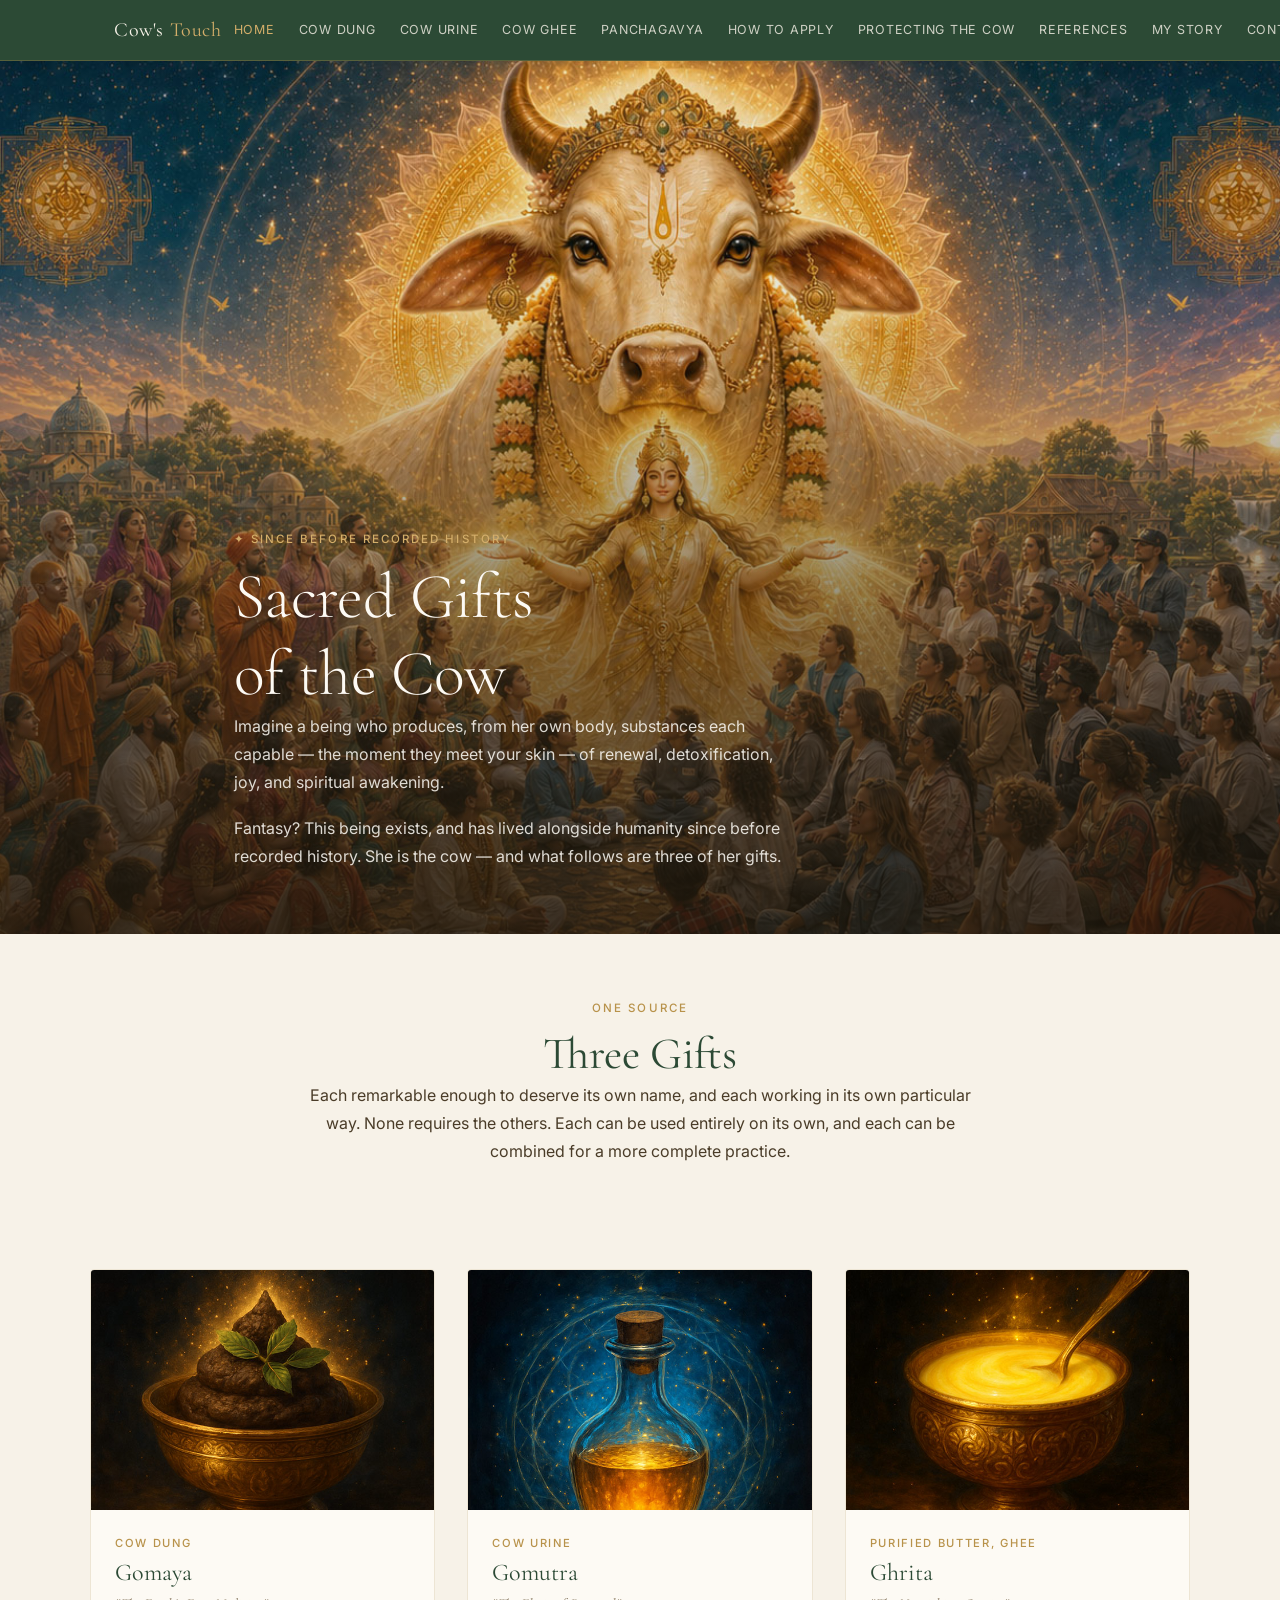
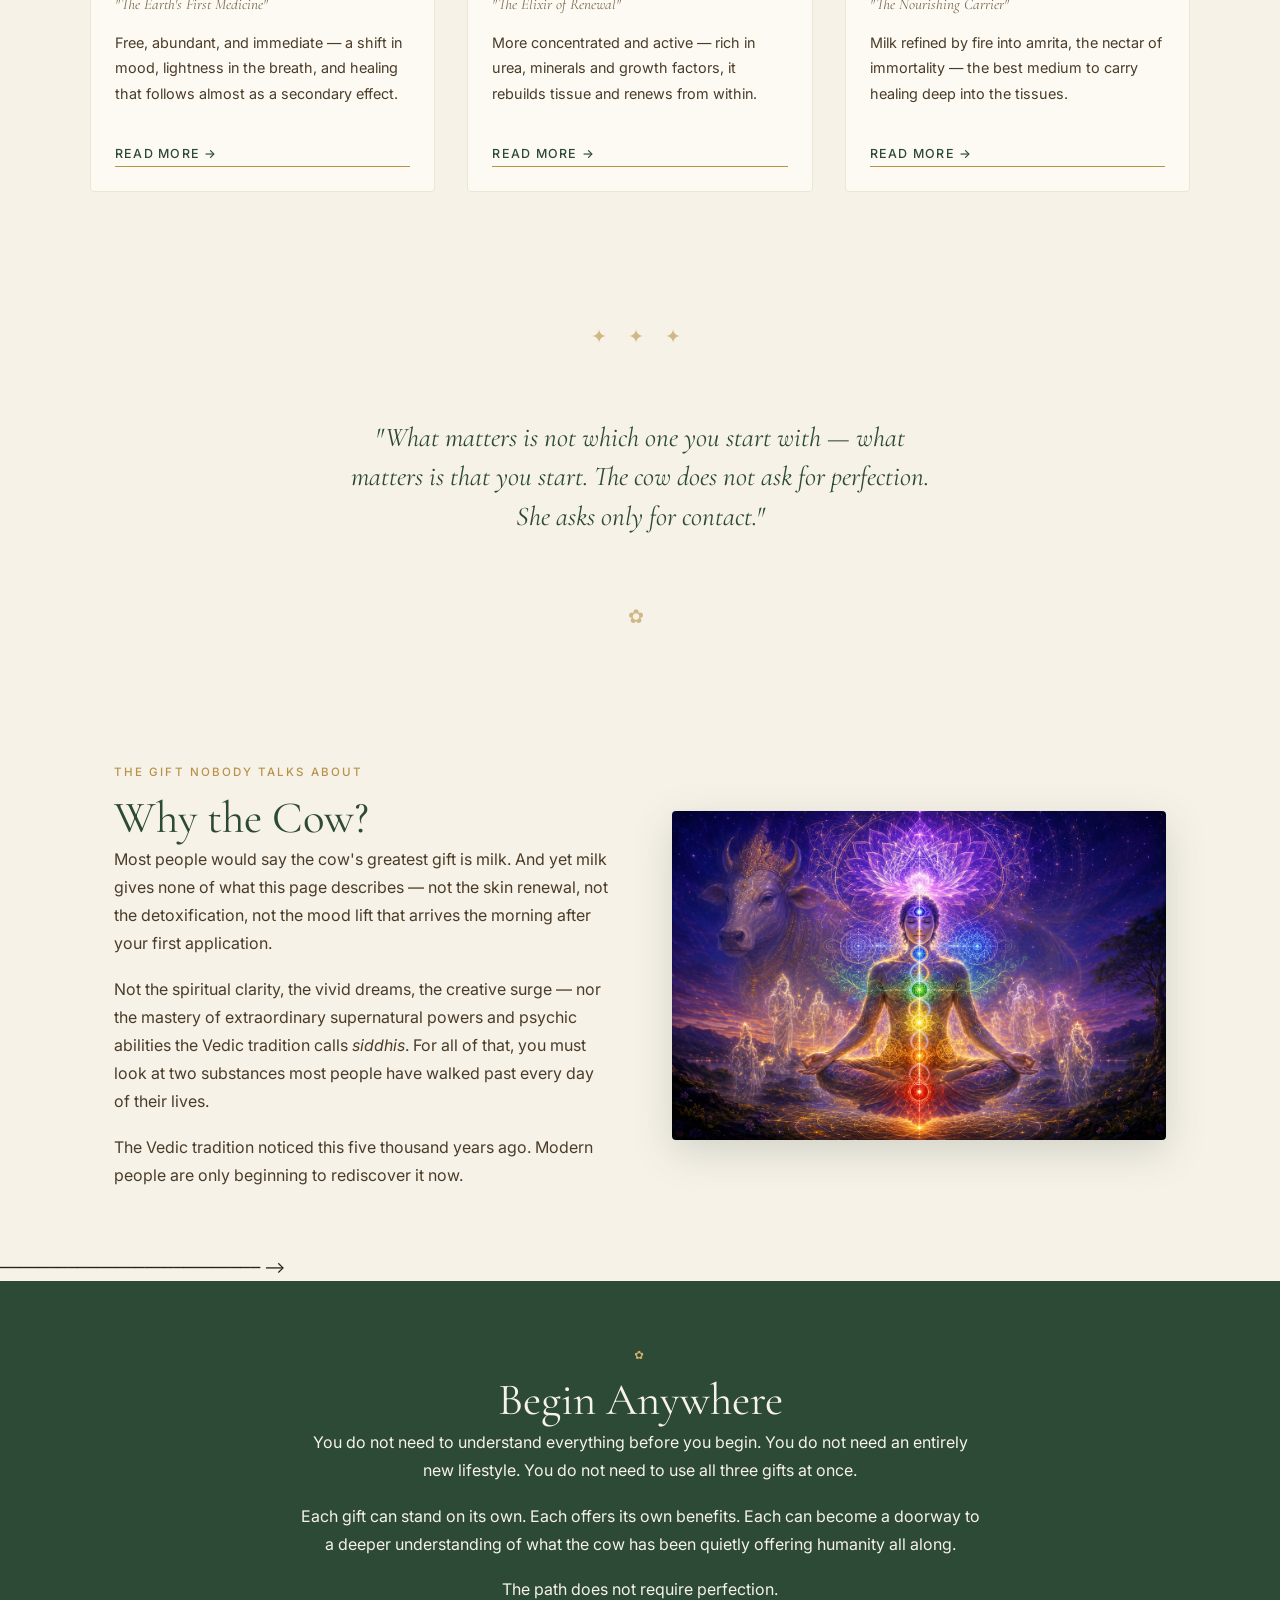
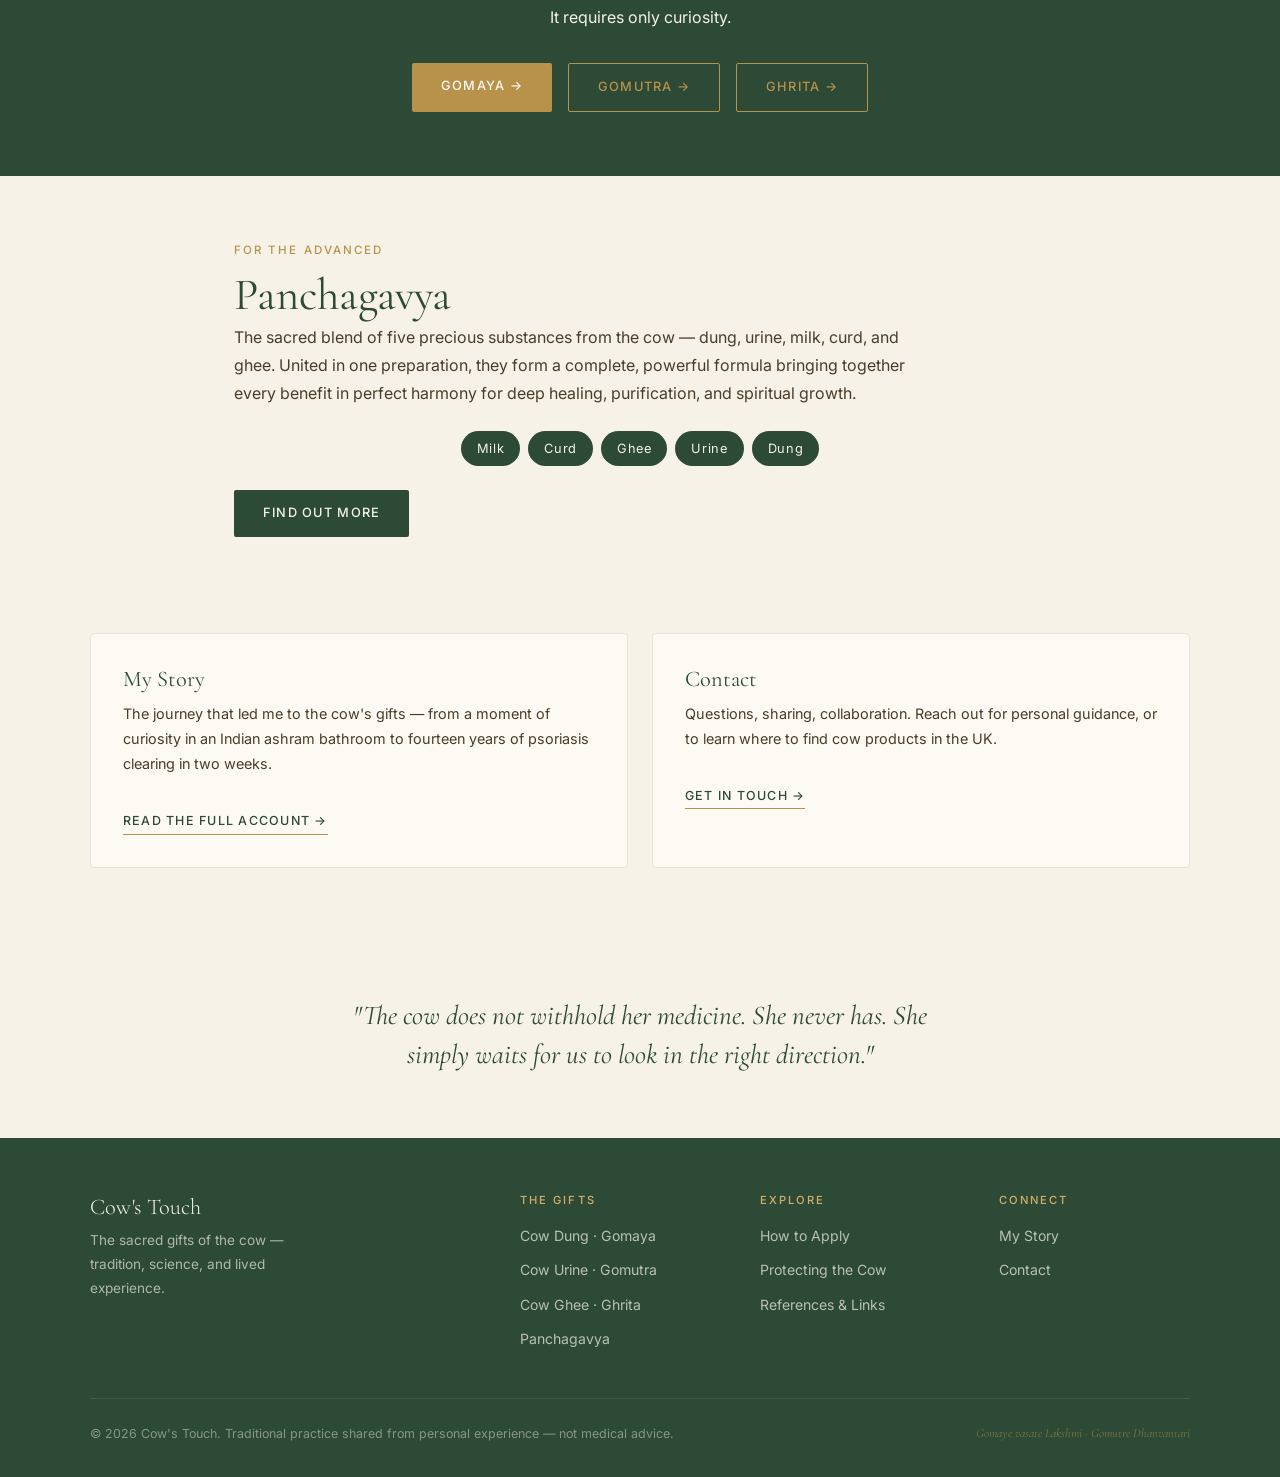
==== commit a7629fec: "update index & style" ====
--- a/index.html
+++ b/index.html
@@ -36,10 +36,10 @@
   </nav>
 
   <!-- ── Hero ──────────────────────────────────── -->
-  <section class="hero" style="min-height: 90vh;">
-    <img src="images/cow-intro.jpg" alt="Sacred cow and divine mother surrounded by seekers in golden light" loading="eager" style="object-position: center center;">
-    <div class="hero-overlay" style="background: linear-gradient(to bottom, rgba(20,40,25,0.15) 0%, rgba(30,22,10,0.45) 55%, rgba(30,22,10,0.75) 100%);"></div>
-    <div class="hero-content">
+  <section class="hero" style="min-height: 92vh;">
+    <img src="images/cow-intro.jpg" alt="Sacred cow and divine mother surrounded by seekers in golden light" loading="eager" style="object-position: center top;">
+    <div class="hero-overlay" style="background: linear-gradient(to bottom, rgba(20,40,25,0.05) 0%, rgba(20,40,25,0.10) 30%, rgba(30,22,10,0.55) 70%, rgba(30,22,10,0.80) 100%);"></div>
+    <div class="hero-content" style="padding-top: clamp(4rem, 55vh, 52vh);">
       <span class="eyebrow">✦ Since Before Recorded History</span>
       <h1>Sacred Gifts<br>of the Cow</h1>
       <p>Imagine a being who produces, from her own body, substances each capable — the moment they meet your skin — of renewal, detoxification, joy, and spiritual awakening.</p>
@@ -74,7 +74,7 @@
       </article>
 
       <article class="gift-card">
-        <img src="images/gomutra.png" alt="Cow urine elixir in a glass bottle with golden glow" loading="lazy">
+        <img src="images/gomutra.png" alt="Cow urine elixir in a glass bottle with golden glow" loading="lazy" style="object-position: center top;">
         <div class="gift-card-body">
           <span class="gift-card-label">Cow Urine</span>
           <h3>Gomutra</h3>
--- a/style.css
+++ b/style.css
@@ -572,6 +572,7 @@
 @media (max-width: 700px) {
   .two-col { grid-template-columns: 1fr; }
   .two-col.reverse { direction: ltr; }
+  .two-col img { width: 100%; max-height: 320px; object-fit: cover; }
 }
 
 /* ── Mini link cards (bottom of homepage) ────── */
@@ -958,7 +959,12 @@
   }
 }
 
-/* ── Utility ──────────────────────────────────── */
+/* ── Mobile body text fix ─────────────────────── */
+@media (max-width: 480px) {
+  body { font-size: 15px; }
+  p { line-height: 1.65; }
+  .two-col img { max-height: 260px; }
+}
 .text-center { text-align: center; }
 .text-center p { margin-left: auto; margin-right: auto; }
 .mt-1 { margin-top: 0.5rem; }
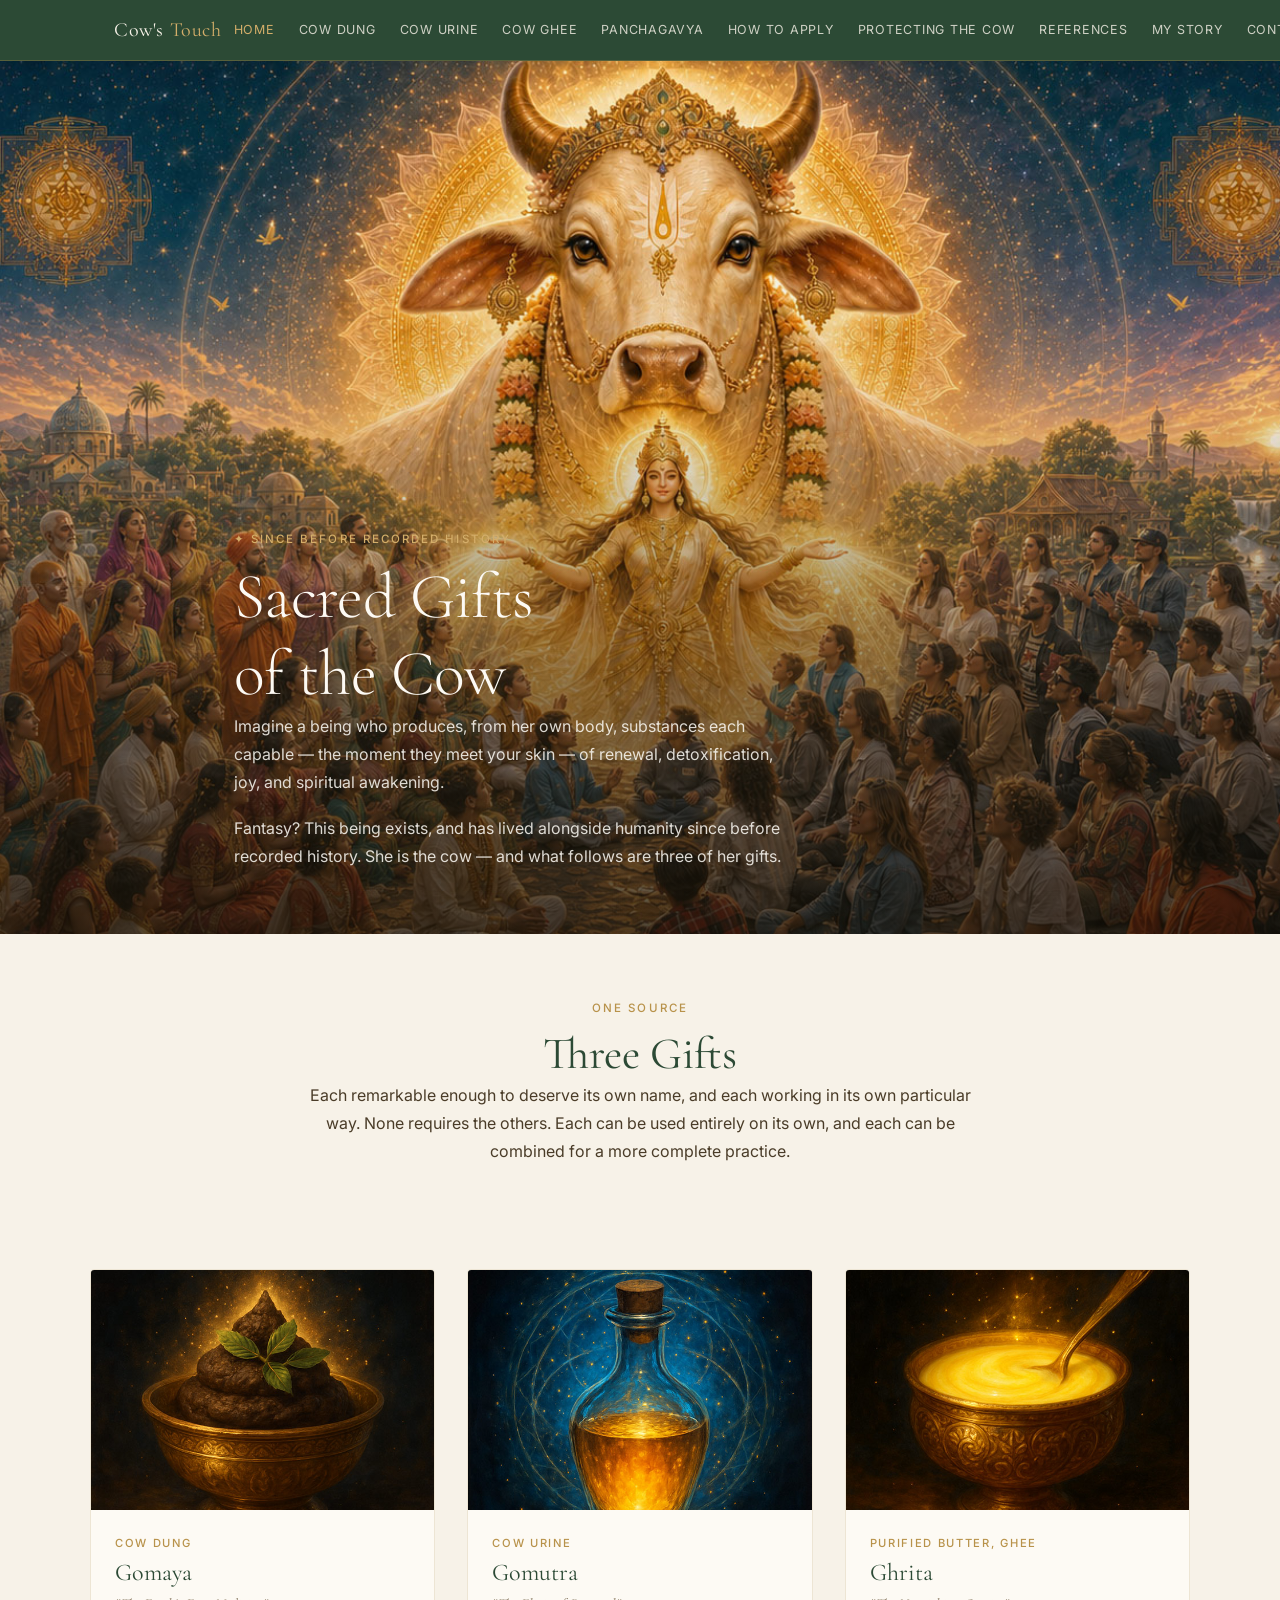
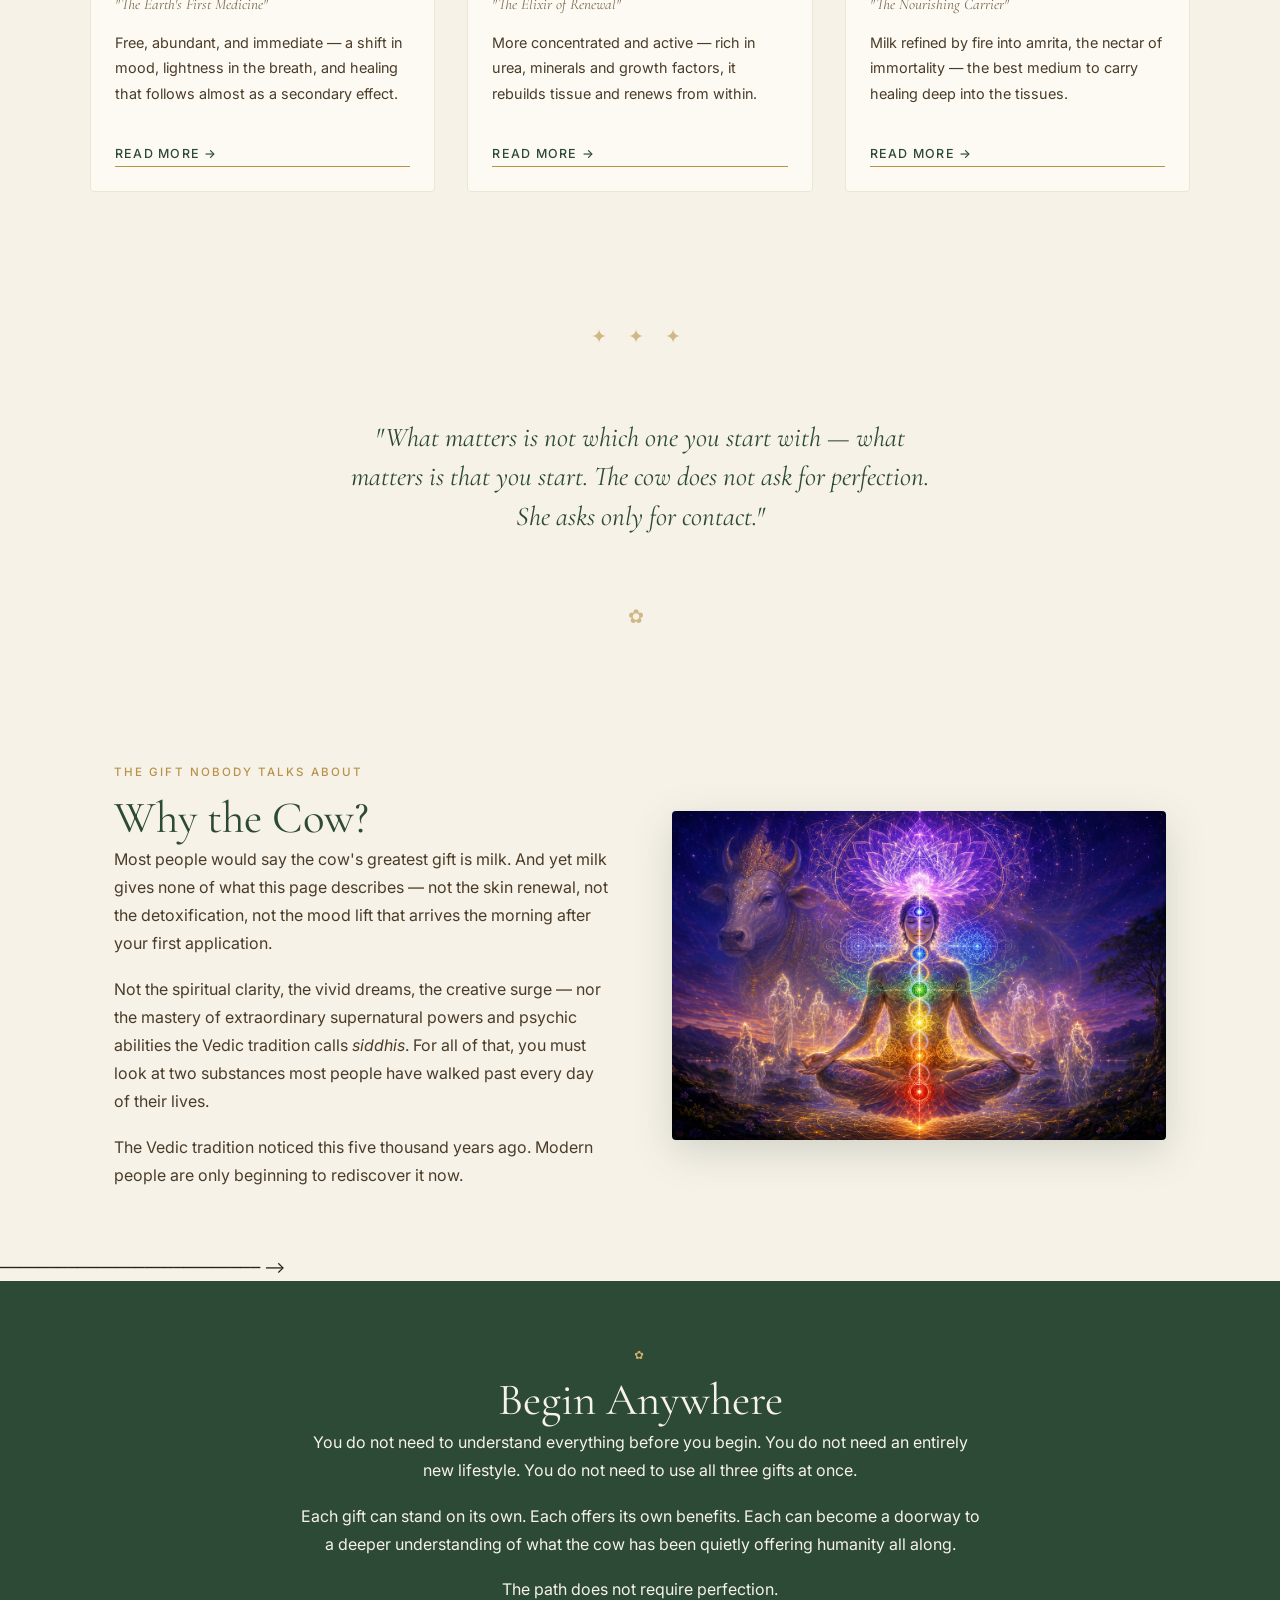
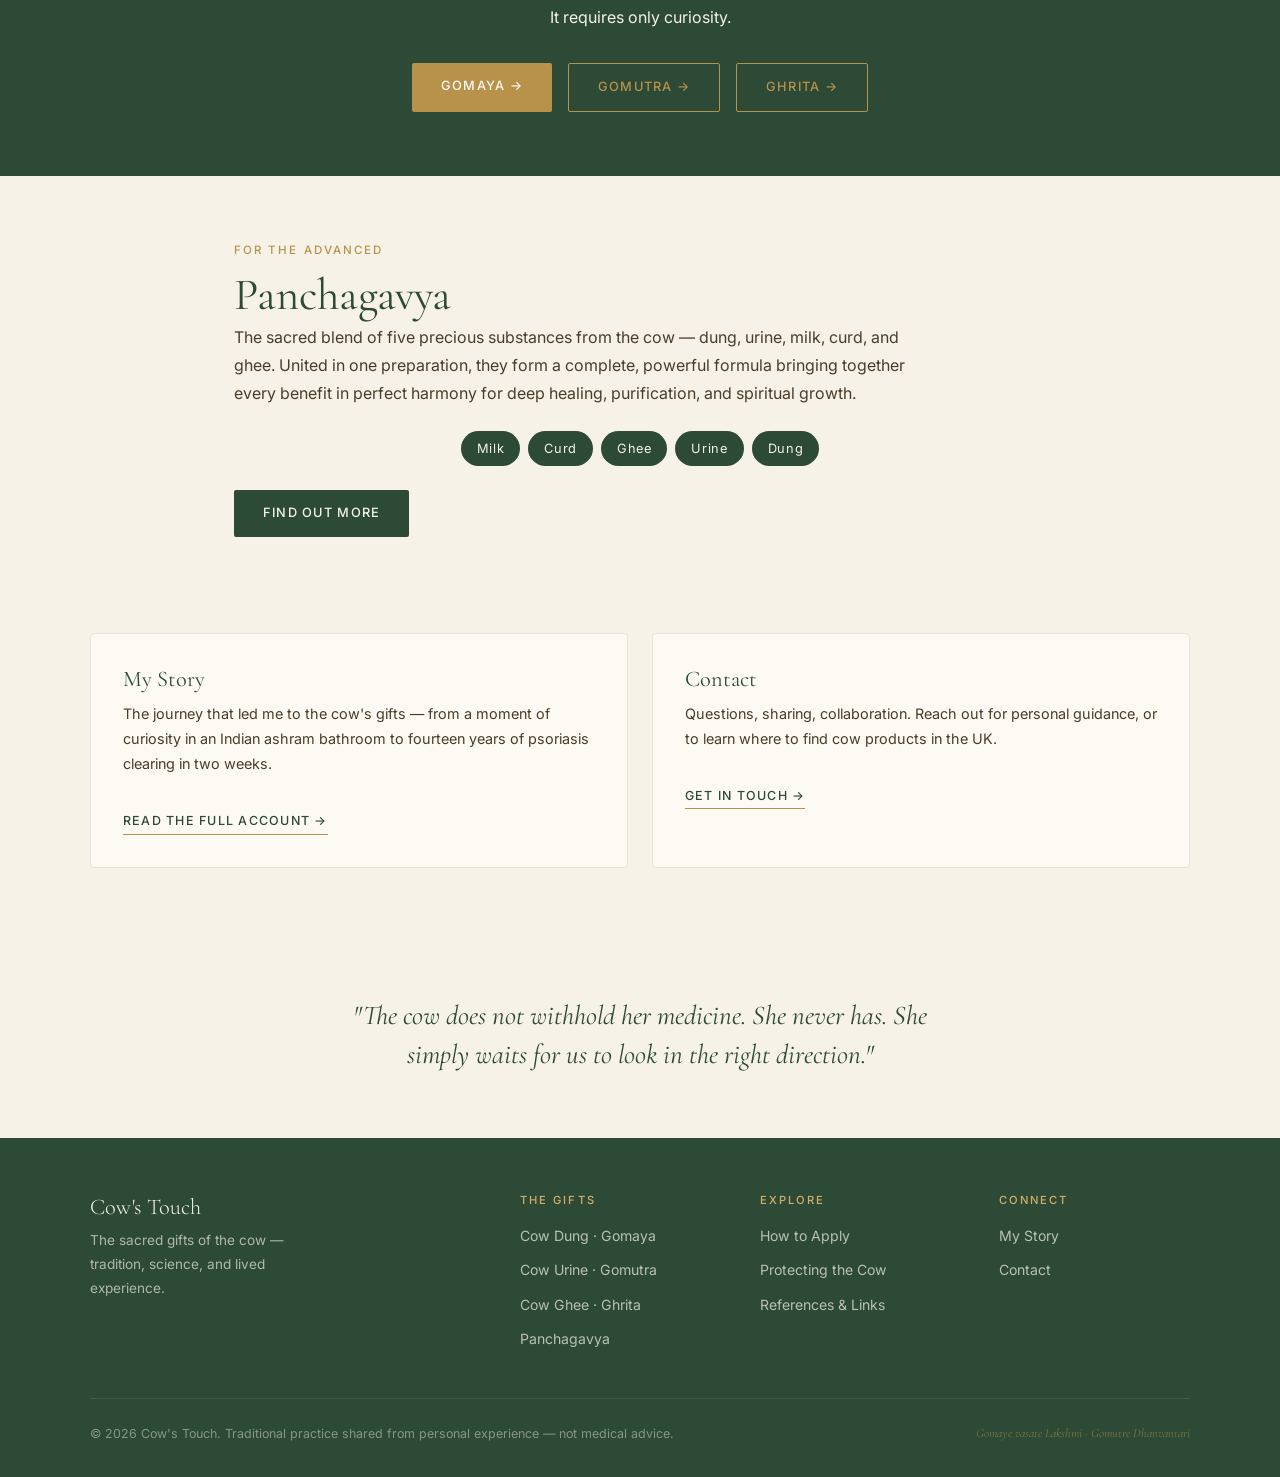
==== commit 7a3a2e2a: "Update index.html" ====
--- a/index.html
+++ b/index.html
@@ -38,7 +38,7 @@
   <!-- ── Hero ──────────────────────────────────── -->
   <section class="hero" style="min-height: 92vh;">
     <img src="images/cow-intro.jpg" alt="Sacred cow and divine mother surrounded by seekers in golden light" loading="eager" style="object-position: center top;">
-    <div class="hero-overlay" style="background: linear-gradient(to bottom, rgba(20,40,25,0.05) 0%, rgba(20,40,25,0.10) 30%, rgba(30,22,10,0.55) 70%, rgba(30,22,10,0.80) 100%);"></div>
+    <div class="hero-overlay" style="background: linear-gradient(to bottom, rgba(0,0,0,0.0) 0%, rgba(0,0,0,0.05) 40%, rgba(20,14,4,0.45) 72%, rgba(20,14,4,0.70) 100%);"></div>
     <div class="hero-content" style="padding-top: clamp(4rem, 55vh, 52vh);">
       <span class="eyebrow">✦ Since Before Recorded History</span>
       <h1>Sacred Gifts<br>of the Cow</h1>
@@ -74,7 +74,7 @@
       </article>
 
       <article class="gift-card">
-        <img src="images/gomutra.png" alt="Cow urine elixir in a glass bottle with golden glow" loading="lazy" style="object-position: center top;">
+        <img src="images/gomutra.png" alt="Cow urine elixir in a glass bottle with golden glow" loading="lazy" style="object-position: center 30%;">
         <div class="gift-card-body">
           <span class="gift-card-label">Cow Urine</span>
           <h3>Gomutra</h3>
